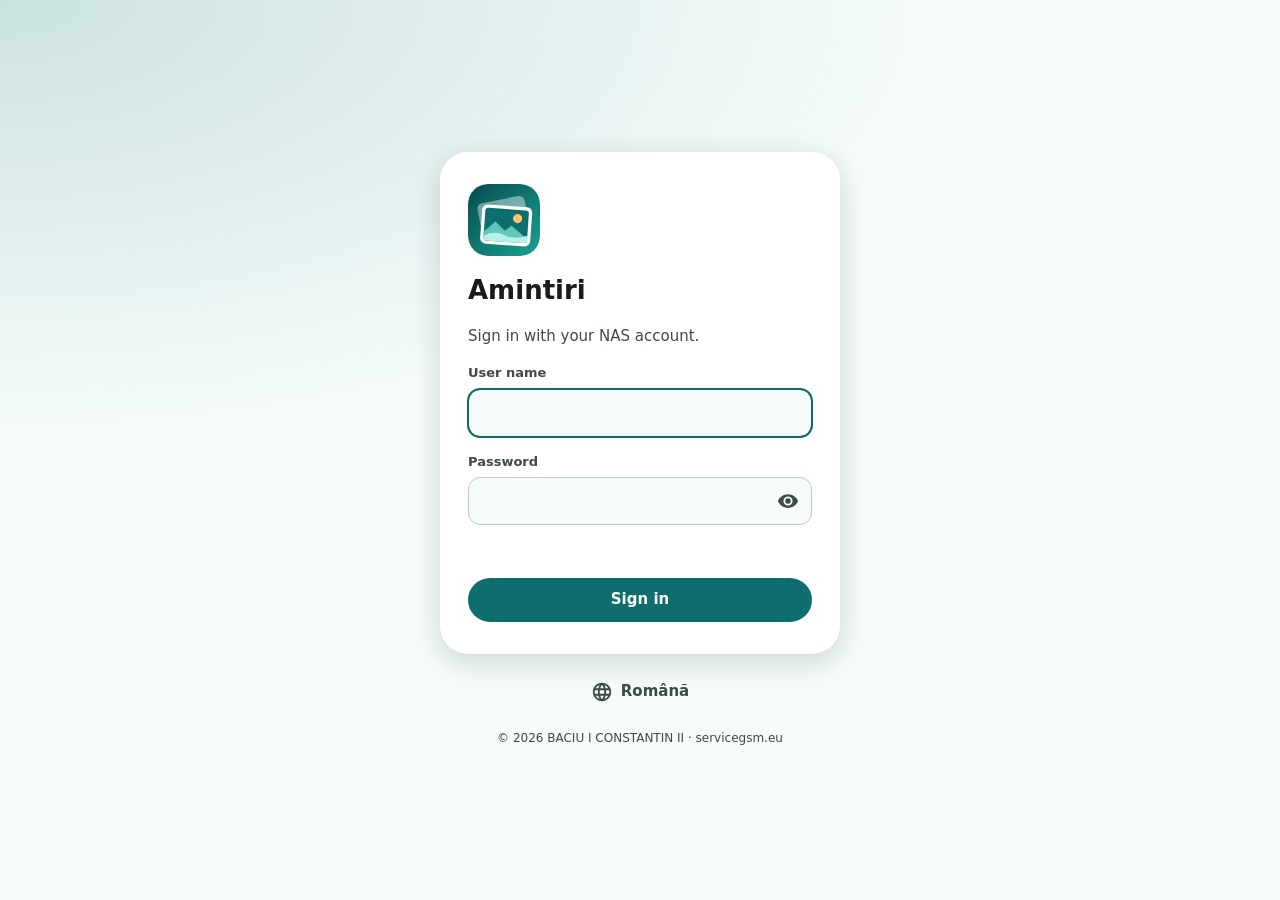
==== poze/web/index.html @ 3737ea62 "Amintiri server 0.3.0" ====
<!doctype html>
<html lang="ro">
<head>
  <meta charset="utf-8">
  <meta name="viewport" content="width=device-width, initial-scale=1">
  <meta name="color-scheme" content="light dark">
  <meta name="robots" content="noindex, nofollow">
  <title>Amintiri</title>
  <link rel="icon" href="icon.svg" type="image/svg+xml">
  <link rel="stylesheet" href="style.css">
  <script type="module" src="app.js"></script>
</head>
<body>
  <noscript>Amintiri are nevoie de JavaScript.</noscript>
  <div id="app"></div>
</body>
</html>
---- poze/web/style.css ----
/* Amintiri pe web: aceleași culori ca aplicația (petrol), temă luminoasă și întunecată. */
:root {
  --primary: #0e6e6e;
  --on-primary: #fff;
  --primary-soft: #cce8e7;
  --on-primary-soft: #051f1f;
  --bg: #f4fbfa;
  --surface: #fff;
  --surface-2: #e9efee;
  --text: #161d1d;
  --muted: #3f4948;
  --line: #bec9c8;
  --danger: #ba1a1a;
  --scrim: rgb(0 0 0 / 0.6);
  --radius: 20px;
  --shadow: 0 8px 28px rgb(0 32 32 / 0.16);
  color-scheme: light;
}
@media (prefers-color-scheme: dark) {
  :root {
    --primary: #80d5d4;
    --on-primary: #003737;
    --primary-soft: #1f3c3c;
    --on-primary-soft: #cce8e7;
    --bg: #0e1515;
    --surface: #161d1d;
    --surface-2: #1f2827;
    --text: #dde4e3;
    --muted: #bec9c8;
    --line: #3f4948;
    --danger: #ffb4ab;
    --shadow: 0 8px 28px rgb(0 0 0 / 0.5);
    color-scheme: dark;
  }
}

* { box-sizing: border-box; }
html, body { margin: 0; }
body {
  background: var(--bg);
  color: var(--text);
  font: 15px/1.45 system-ui, -apple-system, "Segoe UI", Roboto, sans-serif;
  -webkit-font-smoothing: antialiased;
}
button, input { font: inherit; color: inherit; }
button { cursor: pointer; }
:focus-visible { outline: 3px solid var(--primary); outline-offset: 2px; }
.hidden { display: none !important; }
.sr { position: absolute; width: 1px; height: 1px; overflow: hidden; clip-path: inset(50%); }

/* butoane */
.btn {
  display: inline-flex; align-items: center; justify-content: center; gap: 8px;
  min-height: 44px; padding: 0 20px; border-radius: 999px; border: 0;
  background: var(--primary); color: var(--on-primary); font-weight: 600;
}
.btn:disabled { opacity: 0.55; cursor: default; }
.btn.tonal { background: var(--primary-soft); color: var(--on-primary-soft); }
.btn.text { background: none; color: var(--primary); padding: 0 12px; }
.btn.danger { background: none; color: var(--danger); }
.icon-btn {
  width: 44px; height: 44px; border-radius: 50%; border: 0; background: none;
  display: inline-grid; place-items: center; color: inherit;
}
.icon-btn:hover, .btn.text:hover { background: color-mix(in srgb, currentColor 10%, transparent); }
svg.i { width: 22px; height: 22px; fill: currentColor; flex: none; }

/* logare */
.login {
  min-height: 100dvh; display: grid; place-items: center; padding: 24px 16px;
  background: radial-gradient(120% 80% at 0% 0%, color-mix(in srgb, var(--primary) 18%, transparent), transparent 60%), var(--bg);
}
.login form {
  width: min(400px, 100%); background: var(--surface); border-radius: 28px; padding: 32px 28px;
  box-shadow: var(--shadow); display: grid; gap: 16px;
}
.login { align-content: center; gap: 16px; }
.login a.apk { text-decoration: none; }
.login .lang { justify-self: center; color: var(--muted); }
.login .copy { justify-self: center; color: var(--muted); font-size: 12px; }
.menu .copy { font-size: 11px; border-top: 1px solid var(--line, rgb(0 0 0 / .08)); margin-top: 4px; }
.login img { width: 72px; height: 72px; border-radius: 20px; }
.login h1 { margin: 0; font-size: 26px; }
.login p { margin: 0; color: var(--muted); }
.field { display: grid; gap: 6px; }
.field span { font-size: 13px; font-weight: 600; color: var(--muted); }
.field input {
  height: 48px; padding: 0 14px; border-radius: 12px; border: 1px solid var(--line);
  background: var(--bg);
}
.pw { position: relative; display: grid; }
.pw input { padding-right: 52px; }
.pw .icon-btn { position: absolute; right: 2px; top: 2px; color: var(--muted); }
.field input:focus { border-color: var(--primary); outline: 2px solid var(--primary); outline-offset: -1px; }
.error { color: var(--danger); font-weight: 500; min-height: 1.4em; margin: 0; }

/* antet */
header.top {
  position: sticky; top: 0; z-index: 10; display: flex; align-items: center; gap: 12px;
  padding: 10px max(16px, env(safe-area-inset-left)); background: color-mix(in srgb, var(--bg) 88%, transparent);
  backdrop-filter: blur(12px); border-bottom: 1px solid color-mix(in srgb, var(--line) 50%, transparent);
}
.brand { color: inherit; text-decoration: none; display: flex; align-items: center; gap: 10px; font-weight: 700; font-size: 19px; margin-right: 8px; }
.brand img { width: 34px; height: 34px; border-radius: 10px; }
nav.tabs { display: flex; gap: 4px; flex: 1; }
nav.tabs a {
  padding: 8px 16px; border-radius: 999px; text-decoration: none; color: var(--muted); font-weight: 600;
}
nav.tabs a[aria-current="page"] { background: var(--primary-soft); color: var(--on-primary-soft); }
.avatar {
  width: 36px; height: 36px; border-radius: 50%; background: var(--primary); color: var(--on-primary);
  display: grid; place-items: center; font-weight: 700; border: 0;
}
.menu {
  position: absolute; right: 16px; top: 58px; background: var(--surface); border-radius: 16px;
  box-shadow: var(--shadow); padding: 8px; min-width: 220px; z-index: 20;
}
.menu .who { padding: 8px 12px; color: var(--muted); font-size: 13px; }
.menu button, .menu a.btn { width: 100%; justify-content: flex-start; text-decoration: none; }
/* limba: trei butoane mici pe un rând, cel ales colorat */
.menu .langs { display: flex; align-items: center; gap: 2px; padding: 4px 4px 4px 12px; color: var(--muted); }
.menu .langs .i { flex: none; margin-right: 6px; }
.menu .langs button { width: auto; flex: 1; justify-content: center; padding: 6px 8px; font-size: 13px; min-height: 0; }
.menu .langs button[aria-checked="true"] { background: var(--primary-soft); color: var(--on-primary-soft); }

main { padding: 8px max(16px, env(safe-area-inset-left)) 120px; max-width: 1600px; margin: 0 auto; }
h2.title { font-size: 28px; margin: 20px 4px 12px; display: flex; align-items: center; gap: 8px; }
.empty { text-align: center; color: var(--muted); padding: 80px 16px; }
.empty strong { display: block; color: var(--text); font-size: 18px; margin-bottom: 4px; }

/* amintiri */
.memories { display: flex; gap: 12px; overflow-x: auto; padding: 12px 4px 4px; scroll-snap-type: x mandatory; }
.memory {
  position: relative; flex: none; width: 150px; aspect-ratio: 3 / 4; border-radius: var(--radius); overflow: hidden;
  border: 0; padding: 0; scroll-snap-align: start; background: var(--surface-2);
}
.memory img { width: 100%; height: 100%; object-fit: cover; display: block; transition: transform .4s; }
.memory:hover img { transform: scale(1.05); }
.memory span {
  position: absolute; inset: auto 0 0; padding: 32px 12px 12px; color: #fff; font-weight: 700; text-align: left;
  background: linear-gradient(transparent, var(--scrim)); text-shadow: 0 1px 3px rgb(0 0 0 / .6);
}

/* grila de poze */
.day { margin-top: 18px; }
.day h3 { font-size: 15px; margin: 0 4px 8px; font-weight: 600; }
.month h3 { font-size: 20px; }
.grid { display: grid; grid-template-columns: repeat(auto-fill, minmax(150px, 1fr)); gap: 4px; }
@media (max-width: 600px) {
  .grid { grid-template-columns: repeat(3, 1fr); gap: 2px; }
  .brand { display: none; }
  .tile { border-radius: 2px; }
  header.top { gap: 6px; }
  nav.tabs a { padding: 8px 10px; }
  .brand { margin-right: 0; }
  .brand span, header.top .btn span { display: none; }
  header.top .btn { padding: 0; width: 44px; }
  .memory { width: 120px; }
  h2.title { font-size: 22px; }
}
.tile {
  position: relative; aspect-ratio: 1; border: 0; padding: 0; background: var(--surface-2); overflow: hidden; border-radius: 6px;
}
.tile .open { all: unset; display: block; width: 100%; height: 100%; cursor: pointer; transition: transform .15s; }
.tile .open:focus-visible { outline: 3px solid var(--primary); outline-offset: -3px; }
.tile img { width: 100%; height: 100%; object-fit: cover; display: block; opacity: 0; transition: opacity .25s; }
/* bifa: la trecerea mouse-ului, mereu cât timp alegi; pe telefon (fără hover) doar în modul alegere */
.tile .check {
  position: absolute; left: 6px; top: 6px; width: 28px; height: 28px; border-radius: 50%; padding: 0;
  border: 2px solid #fff; background: rgb(0 0 0 / .25); color: transparent; display: grid; place-items: center;
  opacity: 0; transition: opacity .15s; box-shadow: 0 1px 3px rgb(0 0 0 / .4); cursor: pointer;
}
.tile .check svg { width: 18px; height: 18px; }
@media (hover: hover) { .tile:hover .check { opacity: 1; } }
.tile .check:focus-visible, body.selecting .tile .check { opacity: 1; }
.tile.picked { background: var(--primary-soft); }
.tile.picked .open { transform: scale(.86); border-radius: 6px; overflow: hidden; }
.tile.picked .check { background: var(--primary); border-color: var(--primary); color: var(--on-primary); }
.selbar {
  position: fixed; left: 50%; bottom: max(16px, env(safe-area-inset-bottom)); transform: translateX(-50%); z-index: 30;
  display: flex; align-items: center; gap: 4px; padding: 6px 8px 6px 6px; border-radius: 999px;
  background: var(--surface); box-shadow: var(--shadow); width: min(560px, calc(100% - 32px));
}
.selbar strong { padding: 0 6px; white-space: nowrap; }
.selbar .spacer { flex: 1; }
.selbar.busy button { pointer-events: none; opacity: .4; }
.tile img.on { opacity: 1; }
.tile:hover img { filter: brightness(.92); }
.tile .badge {
  position: absolute; right: 6px; bottom: 6px; color: #fff; font-size: 12px; font-weight: 700;
  display: flex; align-items: center; gap: 2px; text-shadow: 0 1px 3px rgb(0 0 0 / .8);
}
.tile .badge svg { width: 18px; height: 18px; filter: drop-shadow(0 1px 2px rgb(0 0 0 / .6)); }
.grid.g-zi { grid-template-columns: repeat(auto-fill, minmax(200px, 1fr)); }
.grid.g-an { grid-template-columns: repeat(auto-fill, minmax(90px, 1fr)); gap: 2px; }
.grid.g-an .tile { border-radius: 3px; }
@media (max-width: 600px) {  /* după regulile de mai sus, altfel ele câștigă */
  .grid.g-zi { grid-template-columns: repeat(2, 1fr); }
  .grid.g-an { grid-template-columns: repeat(5, 1fr); }
  .toolbar .seg button { padding: 6px 9px; font-size: 14px; }
  .toolbar { gap: 6px; }
}
.sentinel { height: 1px; }

/* zi / lună / an */
.toolbar { display: flex; flex-wrap: wrap; justify-content: space-between; gap: 8px; margin: 12px 4px 0; }
.seg { display: inline-flex; background: var(--surface-2); border-radius: 999px; padding: 3px; }
.seg button { border: 0; background: none; color: inherit; border-radius: 999px; padding: 8px 14px; min-height: 36px; font-weight: 600; }
.seg button[aria-checked="true"] { background: var(--surface); color: var(--primary); box-shadow: 0 1px 3px rgb(0 0 0 / .15); }

/* căutare */
form.search {
  display: flex; align-items: center; gap: 10px; margin: 16px 0 8px; padding: 0 16px; height: 52px;
  border-radius: 999px; background: var(--surface-2); color: var(--muted);
}
form.search input { flex: 1; min-width: 0; border: 0; background: none; color: var(--text); font: inherit; font-size: 17px; outline: none; height: 100%; }
form.search:focus-within { outline: 2px solid var(--primary); }
h3.hint { margin: 20px 4px 8px; font-size: 14px; color: var(--muted); font-weight: 600; }
.chips { display: flex; flex-wrap: wrap; gap: 8px; }
.chip { border: 1px solid var(--line); background: var(--surface); color: inherit; border-radius: 999px; padding: 8px 14px; min-height: 40px; font: inherit; }
.chip:hover { background: var(--primary-soft); color: var(--on-primary-soft); border-color: transparent; }
.loading { text-align: center; color: var(--muted); padding: 24px; }

/* carduri de album / loc */
.cards { display: grid; grid-template-columns: repeat(auto-fill, minmax(190px, 1fr)); gap: 16px; }
.card { border: 0; padding: 0; background: none; text-align: left; display: grid; gap: 8px; }
.card .cover { aspect-ratio: 1; border-radius: var(--radius); overflow: hidden; background: var(--surface-2); display: grid; place-items: center; color: var(--muted); }
.card .cover img { width: 100%; height: 100%; object-fit: cover; transition: transform .4s; }
.card:hover .cover img { transform: scale(1.04); }
.card b { display: block; padding: 0 4px; }
.card small { display: block; padding: 0 4px; color: var(--muted); }
.card.new .cover { border: 2px dashed var(--line); background: none; }

/* vizualizatorul */
.viewer {
  position: fixed; inset: 0; z-index: 50; background: #000; display: grid; grid-template-rows: auto 1fr; color: #fff;
}
.viewer .bar {
  display: flex; align-items: center; gap: 4px; padding: 8px 12px; z-index: 2;
  background: linear-gradient(rgb(0 0 0 / .65), transparent);
  position: absolute; inset: 0 0 auto;
}
.viewer .bar .when { flex: 1; margin-left: 8px; }
.viewer .bar .when b { display: block; }
.viewer .bar .when small { opacity: .8; }
.viewer .stage { grid-row: 1 / -1; display: grid; place-items: center; min-height: 0; }
.viewer .stage img, .viewer .stage video { max-width: 100vw; max-height: 100dvh; object-fit: contain; }
.viewer .nav {
  position: absolute; top: 50%; translate: 0 -50%; width: 52px; height: 52px; border-radius: 50%;
  background: rgb(0 0 0 / .45); color: #fff; border: 0; display: grid; place-items: center;
}
.viewer .nav.prev { left: 12px; }
.viewer .nav.next { right: 12px; }

/* dialoguri */
dialog {
  border: 0; border-radius: 28px; padding: 24px; background: var(--surface); color: var(--text);
  width: min(420px, calc(100vw - 32px)); box-shadow: var(--shadow);
}
dialog::backdrop { background: var(--scrim); }
dialog h3 { margin: 0 0 8px; font-size: 22px; }
dialog p { color: var(--muted); margin: 0 0 16px; }
dialog .actions { display: flex; justify-content: flex-end; gap: 8px; margin-top: 20px; flex-wrap: wrap; }
dialog .list { display: grid; gap: 4px; max-height: 50vh; overflow: auto; }
dialog .list button { text-align: left; padding: 12px; border-radius: 12px; border: 0; background: none; }
dialog .list button:hover { background: var(--surface-2); }

/* încărcarea */
.drop {
  position: fixed; inset: 0; z-index: 60; background: color-mix(in srgb, var(--primary) 30%, transparent);
  display: grid; place-items: center; pointer-events: none; backdrop-filter: blur(3px);
}
.drop div {
  background: var(--surface); padding: 32px 40px; border-radius: 28px; font-size: 20px; font-weight: 700;
  border: 3px dashed var(--primary); box-shadow: var(--shadow);
}
.uploads {
  position: fixed; right: 16px; bottom: 16px; z-index: 40; width: min(380px, calc(100vw - 32px));
  background: var(--surface); border-radius: var(--radius); box-shadow: var(--shadow); overflow: hidden;
}
.uploads .head { display: flex; align-items: center; gap: 8px; padding: 12px 8px 12px 16px; }
.uploads .head div { flex: 1; }
.uploads .head b { display: block; }
.uploads .head small { color: var(--muted); }
.uploads progress, .up progress { width: 100%; height: 6px; appearance: none; border: 0; border-radius: 3px; background: var(--surface-2); overflow: hidden; }
.uploads progress::-webkit-progress-bar { background: var(--surface-2); }
.uploads progress::-webkit-progress-value { background: var(--primary); }
.uploads progress::-moz-progress-bar { background: var(--primary); }
.uploads > progress { display: block; border-radius: 0; }
.uploads ul { list-style: none; margin: 0; padding: 4px 0; max-height: 260px; overflow: auto; }
.uploads li { display: grid; grid-template-columns: 1fr auto; gap: 2px 8px; padding: 8px 16px; font-size: 13px; }
.uploads li span { overflow: hidden; text-overflow: ellipsis; white-space: nowrap; }
.uploads li em { font-style: normal; color: var(--muted); }
.uploads li.err em { color: var(--danger); }
.uploads li.done em { color: var(--primary); }
.uploads li progress { grid-column: 1 / -1; height: 4px; }

.toast {
  position: fixed; left: 50%; bottom: 24px; translate: -50% 0; z-index: 70; background: var(--text); color: var(--bg);
  padding: 12px 20px; border-radius: 12px; box-shadow: var(--shadow);
}
@media (max-width: 400px) {
  header.top { gap: 4px; }
  nav.tabs a { padding: 8px 7px; }
}
@media (prefers-reduced-motion: reduce) { * { transition: none !important; } }
h2.title .spacer { flex: 1; }
h2.title .btn { font-size: 15px; }
a.card, a.icon-btn { color: inherit; text-decoration: none; }
p.subtitle { margin: -8px 4px 16px; color: var(--muted); }
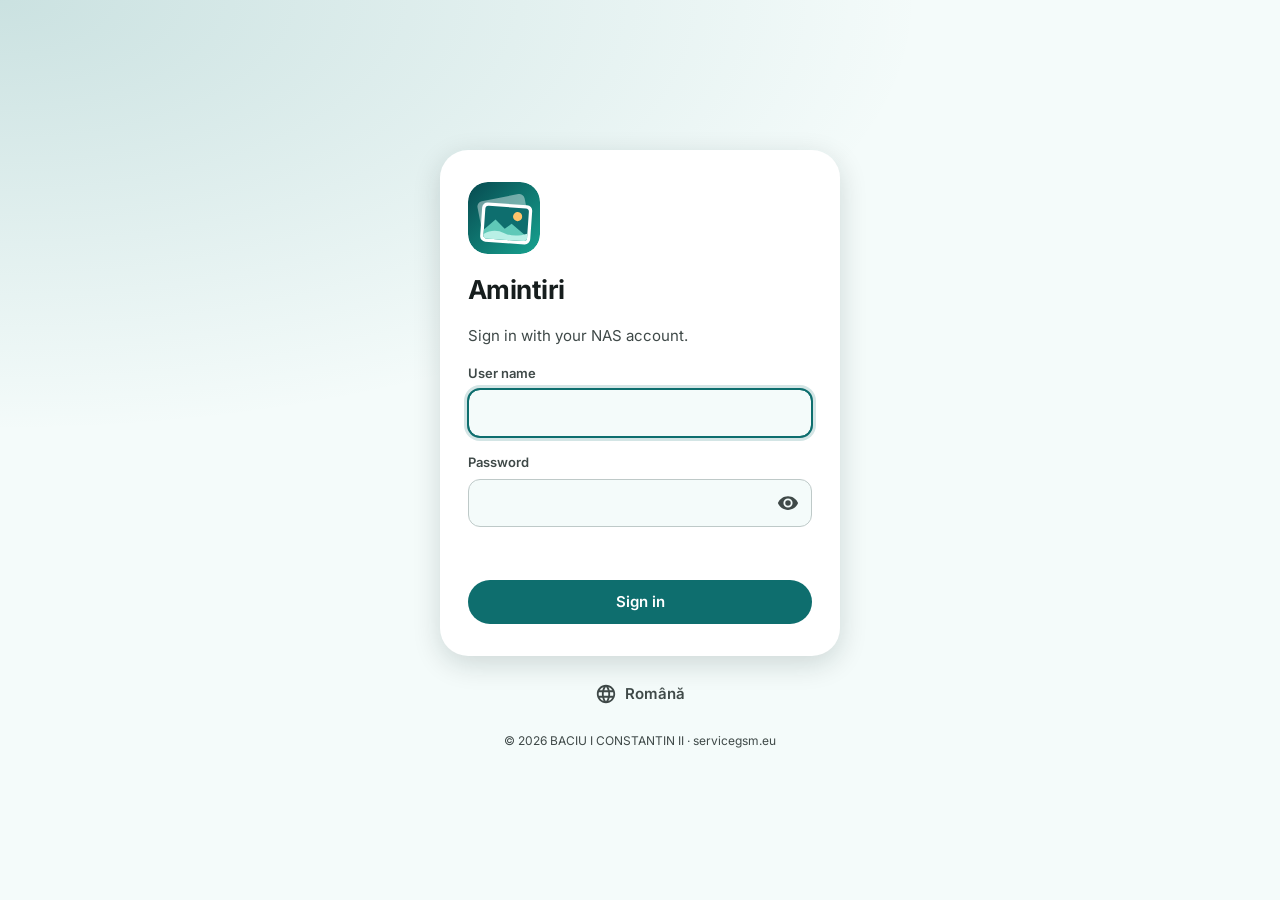
==== commit 65a0b727: "Server 0.3.2: refreshed web app design and animations" ====
--- a/poze/web/index.html
+++ b/poze/web/index.html
@@ -5,6 +5,9 @@
   <meta name="viewport" content="width=device-width, initial-scale=1">
   <meta name="color-scheme" content="light dark">
   <meta name="robots" content="noindex, nofollow">
+  <meta name="theme-color" content="#f4fbfa" media="(prefers-color-scheme: light)">
+  <meta name="theme-color" content="#0e1515" media="(prefers-color-scheme: dark)">
+  <link rel="preload" href="fonts/inter-latin.woff2" as="font" type="font/woff2" crossorigin>
   <title>Amintiri</title>
   <link rel="icon" href="icon.svg" type="image/svg+xml">
   <link rel="stylesheet" href="style.css">
--- a/poze/web/style.css
+++ b/poze/web/style.css
@@ -1,5 +1,22 @@
 /* Amintiri pe web: aceleași culori ca aplicația (petrol), temă luminoasă și întunecată. */
+/* Inter, găzduit aici (nimic nu pleacă spre Google); latin-ext are ș, ț, ă */
+@font-face {
+  font-family: "Inter"; font-style: normal; font-weight: 100 900; font-display: swap;
+  src: url(fonts/inter-latin.woff2) format("woff2");
+  unicode-range: U+0000-00FF, U+0131, U+0152-0153, U+02BB-02BC, U+02C6, U+02DA, U+02DC, U+0304, U+0308, U+0329, U+2000-206F, U+20AC, U+2122, U+2191, U+2193, U+2212, U+2215, U+FEFF, U+FFFD;
+}
+@font-face {
+  font-family: "Inter"; font-style: normal; font-weight: 100 900; font-display: swap;
+  src: url(fonts/inter-latin-ext.woff2) format("woff2");
+  unicode-range: U+0100-02BA, U+02BD-02C5, U+02C7-02CC, U+02CE-02D7, U+02DD-02FF, U+0304, U+0308, U+0329, U+1D00-1DBF, U+1E00-1E9F, U+1EF2-1EFF, U+2020, U+20A0-20AB, U+20AD-20C0, U+2113, U+2C60-2C7F, U+A720-A7FF;
+}
 :root {
+  /* mișcare: intrările încetinesc la sosire, ieșirile sunt mai scurte */
+  --ease-out: cubic-bezier(.2, .8, .2, 1);
+  --ease-spring: cubic-bezier(.34, 1.4, .64, 1);
+  --fast: 150ms;
+  --mid: 250ms;
+  --slow: 400ms;
   --primary: #0e6e6e;
   --on-primary: #fff;
   --primary-soft: #cce8e7;
@@ -14,6 +31,7 @@
   --scrim: rgb(0 0 0 / 0.6);
   --radius: 20px;
   --shadow: 0 8px 28px rgb(0 32 32 / 0.16);
+  --shadow-sm: 0 1px 2px rgb(0 32 32 / .08), 0 2px 8px rgb(0 32 32 / .06);
   color-scheme: light;
 }
 @media (prefers-color-scheme: dark) {
@@ -30,6 +48,7 @@
     --line: #3f4948;
     --danger: #ffb4ab;
     --shadow: 0 8px 28px rgb(0 0 0 / 0.5);
+    --shadow-sm: 0 1px 2px rgb(0 0 0 / .4), 0 2px 8px rgb(0 0 0 / .3);
     color-scheme: dark;
   }
 }
@@ -39,11 +58,16 @@
 body {
   background: var(--bg);
   color: var(--text);
-  font: 15px/1.45 system-ui, -apple-system, "Segoe UI", Roboto, sans-serif;
+  font: 15px/1.5 "Inter", system-ui, -apple-system, "Segoe UI", Roboto, sans-serif;
+  font-feature-settings: "cv11", "ss03";  /* „a” și „l” mai ușor de citit */
   -webkit-font-smoothing: antialiased;
-}
+  -webkit-tap-highlight-color: transparent;
+}
+h1, h2, h3 { letter-spacing: -0.02em; text-wrap: balance; }
 button, input { font: inherit; color: inherit; }
+button, a { touch-action: manipulation; }
 button { cursor: pointer; }
+@media (pointer: fine) { html { overscroll-behavior: none; } }
 :focus-visible { outline: 3px solid var(--primary); outline-offset: 2px; }
 .hidden { display: none !important; }
 .sr { position: absolute; width: 1px; height: 1px; overflow: hidden; clip-path: inset(50%); }
@@ -53,7 +77,10 @@
   display: inline-flex; align-items: center; justify-content: center; gap: 8px;
   min-height: 44px; padding: 0 20px; border-radius: 999px; border: 0;
   background: var(--primary); color: var(--on-primary); font-weight: 600;
-}
+  transition: background-color var(--fast), box-shadow var(--fast), transform var(--fast) var(--ease-out);
+}
+.btn:not(.text):not(.danger):hover { box-shadow: 0 4px 14px color-mix(in srgb, var(--primary) 35%, transparent); }
+.btn:active, .icon-btn:active, .chip:active, .seg button:active { transform: scale(.96); }
 .btn:disabled { opacity: 0.55; cursor: default; }
 .btn.tonal { background: var(--primary-soft); color: var(--on-primary-soft); }
 .btn.text { background: none; color: var(--primary); padding: 0 12px; }
@@ -61,6 +88,7 @@
 .icon-btn {
   width: 44px; height: 44px; border-radius: 50%; border: 0; background: none;
   display: inline-grid; place-items: center; color: inherit;
+  transition: background-color var(--fast), transform var(--fast) var(--ease-out);
 }
 .icon-btn:hover, .btn.text:hover { background: color-mix(in srgb, currentColor 10%, transparent); }
 svg.i { width: 22px; height: 22px; fill: currentColor; flex: none; }
@@ -73,7 +101,9 @@
 .login form {
   width: min(400px, 100%); background: var(--surface); border-radius: 28px; padding: 32px 28px;
   box-shadow: var(--shadow); display: grid; gap: 16px;
-}
+  animation: rise var(--slow) var(--ease-out) both;
+}
+.login img { animation: pop .5s var(--ease-spring) .1s both; }
 .login { align-content: center; gap: 16px; }
 .login a.apk { text-decoration: none; }
 .login .lang { justify-self: center; color: var(--muted); }
@@ -86,8 +116,9 @@
 .field span { font-size: 13px; font-weight: 600; color: var(--muted); }
 .field input {
   height: 48px; padding: 0 14px; border-radius: 12px; border: 1px solid var(--line);
-  background: var(--bg);
-}
+  background: var(--bg); transition: border-color var(--fast), box-shadow var(--fast);
+}
+.field input:focus { box-shadow: 0 0 0 4px color-mix(in srgb, var(--primary) 18%, transparent); }
 .pw { position: relative; display: grid; }
 .pw input { padding-right: 52px; }
 .pw .icon-btn { position: absolute; right: 2px; top: 2px; color: var(--muted); }
@@ -105,15 +136,20 @@
 nav.tabs { display: flex; gap: 4px; flex: 1; }
 nav.tabs a {
   padding: 8px 16px; border-radius: 999px; text-decoration: none; color: var(--muted); font-weight: 600;
-}
+  transition: background-color var(--mid), color var(--mid);
+}
+nav.tabs a:hover:not([aria-current]) { background: color-mix(in srgb, currentColor 8%, transparent); color: var(--text); }
 nav.tabs a[aria-current="page"] { background: var(--primary-soft); color: var(--on-primary-soft); }
 .avatar {
   width: 36px; height: 36px; border-radius: 50%; background: var(--primary); color: var(--on-primary);
   display: grid; place-items: center; font-weight: 700; border: 0;
-}
+  transition: box-shadow var(--fast), transform var(--fast) var(--ease-out);
+}
+.avatar:hover { box-shadow: 0 0 0 4px color-mix(in srgb, var(--primary) 20%, transparent); }
 .menu {
   position: absolute; right: 16px; top: 58px; background: var(--surface); border-radius: 16px;
   box-shadow: var(--shadow); padding: 8px; min-width: 220px; z-index: 20;
+  transform-origin: top right; animation: pop-in var(--mid) var(--ease-out);
 }
 .menu .who { padding: 8px 12px; color: var(--muted); font-size: 13px; }
 .menu button, .menu a.btn { width: 100%; justify-content: flex-start; text-decoration: none; }
@@ -124,18 +160,27 @@
 .menu .langs button[aria-checked="true"] { background: var(--primary-soft); color: var(--on-primary-soft); }
 
 main { padding: 8px max(16px, env(safe-area-inset-left)) 120px; max-width: 1600px; margin: 0 auto; }
-h2.title { font-size: 28px; margin: 20px 4px 12px; display: flex; align-items: center; gap: 8px; }
+h2.title { font-size: 30px; font-weight: 750; margin: 24px 4px 14px; display: flex; align-items: center; gap: 8px; }
 .empty { text-align: center; color: var(--muted); padding: 80px 16px; }
 .empty strong { display: block; color: var(--text); font-size: 18px; margin-bottom: 4px; }
 
 /* amintiri */
-.memories { display: flex; gap: 12px; overflow-x: auto; padding: 12px 4px 4px; scroll-snap-type: x mandatory; }
+.memories { display: flex; gap: 14px; overflow-x: auto; padding: 12px 4px 12px; scroll-snap-type: x mandatory; scrollbar-width: none; }
+.memories::-webkit-scrollbar { display: none; }
+/* ca poveștile: inel în culoarea aplicației, intră pe rând */
 .memory {
-  position: relative; flex: none; width: 150px; aspect-ratio: 3 / 4; border-radius: var(--radius); overflow: hidden;
+  position: relative; flex: none; width: 156px; aspect-ratio: 3 / 4; border-radius: var(--radius); overflow: hidden;
   border: 0; padding: 0; scroll-snap-align: start; background: var(--surface-2);
-}
-.memory img { width: 100%; height: 100%; object-fit: cover; display: block; transition: transform .4s; }
-.memory:hover img { transform: scale(1.05); }
+  box-shadow: 0 0 0 2px var(--bg), 0 0 0 4px var(--primary), var(--shadow-sm);
+  margin: 4px; transition: transform var(--mid) var(--ease-out), box-shadow var(--mid);
+  animation: rise var(--slow) var(--ease-out) both;
+}
+.memory:nth-child(2) { animation-delay: 60ms; }
+.memory:nth-child(3) { animation-delay: 120ms; }
+.memory:nth-child(n+4) { animation-delay: 180ms; }
+.memory img { width: 100%; height: 100%; object-fit: cover; display: block; transition: transform .6s var(--ease-out); }
+.memory:hover { transform: translateY(-3px); }
+.memory:hover img { transform: scale(1.06); }
 .memory span {
   position: absolute; inset: auto 0 0; padding: 32px 12px 12px; color: #fff; font-weight: 700; text-align: left;
   background: linear-gradient(transparent, var(--scrim)); text-shadow: 0 1px 3px rgb(0 0 0 / .6);
@@ -143,7 +188,12 @@
 
 /* grila de poze */
 .day { margin-top: 18px; }
-.day h3 { font-size: 15px; margin: 0 4px 8px; font-weight: 600; }
+/* titlul lunii/zilei rămâne sus cât derulezi prin ea, sub antet */
+.day h3 {
+  font-size: 15px; margin: 0 0 8px; padding: 6px 4px; font-weight: 650;
+  position: sticky; top: 64px; z-index: 5;
+  background: color-mix(in srgb, var(--bg) 88%, transparent); backdrop-filter: blur(10px);
+}
 .month h3 { font-size: 20px; }
 .grid { display: grid; grid-template-columns: repeat(auto-fill, minmax(150px, 1fr)); gap: 4px; }
 @media (max-width: 600px) {
@@ -158,18 +208,28 @@
   .memory { width: 120px; }
   h2.title { font-size: 22px; }
 }
+/* până vine miniatura: o lumină care trece peste pătrat (se oprește când poza a sosit) */
 .tile {
-  position: relative; aspect-ratio: 1; border: 0; padding: 0; background: var(--surface-2); overflow: hidden; border-radius: 6px;
-}
-.tile .open { all: unset; display: block; width: 100%; height: 100%; cursor: pointer; transition: transform .15s; }
+  position: relative; aspect-ratio: 1; border: 0; padding: 0; overflow: hidden; border-radius: 8px;
+  background: linear-gradient(100deg, var(--surface-2) 40%, color-mix(in srgb, var(--surface-2) 60%, var(--bg)) 50%, var(--surface-2) 60%) 0 0 / 300% 100%;
+  animation: shimmer 1.4s linear infinite;
+  transition: background-color var(--mid);
+}
+.tile:has(img.on) { animation: none; background: var(--surface-2); }
+.tile .open { all: unset; display: block; width: 100%; height: 100%; cursor: pointer; transition: transform var(--mid) var(--ease-spring); }
 .tile .open:focus-visible { outline: 3px solid var(--primary); outline-offset: -3px; }
-.tile img { width: 100%; height: 100%; object-fit: cover; display: block; opacity: 0; transition: opacity .25s; }
+.tile img {
+  width: 100%; height: 100%; object-fit: cover; display: block; opacity: 0; transform: scale(1.04);
+  transition: opacity var(--slow) var(--ease-out), transform .6s var(--ease-out), filter var(--fast);
+}
 /* bifa: la trecerea mouse-ului, mereu cât timp alegi; pe telefon (fără hover) doar în modul alegere */
 .tile .check {
   position: absolute; left: 6px; top: 6px; width: 28px; height: 28px; border-radius: 50%; padding: 0;
   border: 2px solid #fff; background: rgb(0 0 0 / .25); color: transparent; display: grid; place-items: center;
-  opacity: 0; transition: opacity .15s; box-shadow: 0 1px 3px rgb(0 0 0 / .4); cursor: pointer;
-}
+  opacity: 0; transition: opacity var(--fast), background-color var(--fast), transform var(--mid) var(--ease-spring);
+  box-shadow: 0 1px 3px rgb(0 0 0 / .4); cursor: pointer;
+}
+.tile.picked .check { transform: scale(1.1); }
 .tile .check svg { width: 18px; height: 18px; }
 @media (hover: hover) { .tile:hover .check { opacity: 1; } }
 .tile .check:focus-visible, body.selecting .tile .check { opacity: 1; }
@@ -177,15 +237,18 @@
 .tile.picked .open { transform: scale(.86); border-radius: 6px; overflow: hidden; }
 .tile.picked .check { background: var(--primary); border-color: var(--primary); color: var(--on-primary); }
 .selbar {
-  position: fixed; left: 50%; bottom: max(16px, env(safe-area-inset-bottom)); transform: translateX(-50%); z-index: 30;
+  position: fixed; left: 50%; bottom: max(16px, env(safe-area-inset-bottom)); translate: -50% 0; z-index: 30;
+  animation: slide-up var(--mid) var(--ease-out);
   display: flex; align-items: center; gap: 4px; padding: 6px 8px 6px 6px; border-radius: 999px;
   background: var(--surface); box-shadow: var(--shadow); width: min(560px, calc(100% - 32px));
 }
-.selbar strong { padding: 0 6px; white-space: nowrap; }
+.selbar strong { padding: 0 6px; white-space: nowrap; font-variant-numeric: tabular-nums; }
 .selbar .spacer { flex: 1; }
 .selbar.busy button { pointer-events: none; opacity: .4; }
-.tile img.on { opacity: 1; }
-.tile:hover img { filter: brightness(.92); }
+.tile img.on { opacity: 1; transform: none; }
+@media (hover: hover) {
+  .tile:hover img.on { transform: scale(1.04); filter: brightness(.94); }
+}
 .tile .badge {
   position: absolute; right: 6px; bottom: 6px; color: #fff; font-size: 12px; font-weight: 700;
   display: flex; align-items: center; gap: 2px; text-shadow: 0 1px 3px rgb(0 0 0 / .8);
@@ -205,28 +268,47 @@
 /* zi / lună / an */
 .toolbar { display: flex; flex-wrap: wrap; justify-content: space-between; gap: 8px; margin: 12px 4px 0; }
 .seg { display: inline-flex; background: var(--surface-2); border-radius: 999px; padding: 3px; }
-.seg button { border: 0; background: none; color: inherit; border-radius: 999px; padding: 8px 14px; min-height: 36px; font-weight: 600; }
+.seg button {
+  border: 0; background: none; color: inherit; border-radius: 999px; padding: 8px 14px; min-height: 36px; font-weight: 600;
+  transition: background-color var(--mid), color var(--mid), box-shadow var(--mid), transform var(--fast) var(--ease-out);
+}
 .seg button[aria-checked="true"] { background: var(--surface); color: var(--primary); box-shadow: 0 1px 3px rgb(0 0 0 / .15); }
 
 /* căutare */
 form.search {
   display: flex; align-items: center; gap: 10px; margin: 16px 0 8px; padding: 0 16px; height: 52px;
   border-radius: 999px; background: var(--surface-2); color: var(--muted);
-}
+  transition: box-shadow var(--fast), background-color var(--fast);
+}
+form.search:focus-within { background: var(--surface); box-shadow: var(--shadow-sm), 0 0 0 4px color-mix(in srgb, var(--primary) 18%, transparent); }
 form.search input { flex: 1; min-width: 0; border: 0; background: none; color: var(--text); font: inherit; font-size: 17px; outline: none; height: 100%; }
 form.search:focus-within { outline: 2px solid var(--primary); }
 h3.hint { margin: 20px 4px 8px; font-size: 14px; color: var(--muted); font-weight: 600; }
 .chips { display: flex; flex-wrap: wrap; gap: 8px; }
-.chip { border: 1px solid var(--line); background: var(--surface); color: inherit; border-radius: 999px; padding: 8px 14px; min-height: 40px; font: inherit; }
+.chip {
+  border: 1px solid var(--line); background: var(--surface); color: inherit; border-radius: 999px; padding: 8px 14px; min-height: 40px; font: inherit;
+  transition: background-color var(--fast), color var(--fast), border-color var(--fast), transform var(--fast) var(--ease-out);
+}
 .chip:hover { background: var(--primary-soft); color: var(--on-primary-soft); border-color: transparent; }
 .loading { text-align: center; color: var(--muted); padding: 24px; }
 
 /* carduri de album / loc */
 .cards { display: grid; grid-template-columns: repeat(auto-fill, minmax(190px, 1fr)); gap: 16px; }
-.card { border: 0; padding: 0; background: none; text-align: left; display: grid; gap: 8px; }
-.card .cover { aspect-ratio: 1; border-radius: var(--radius); overflow: hidden; background: var(--surface-2); display: grid; place-items: center; color: var(--muted); }
-.card .cover img { width: 100%; height: 100%; object-fit: cover; transition: transform .4s; }
-.card:hover .cover img { transform: scale(1.04); }
+.card { border: 0; padding: 0; background: none; text-align: left; display: grid; gap: 8px; align-content: start; }
+.card { animation: rise var(--slow) var(--ease-out) both; }
+.card:nth-child(2) { animation-delay: 40ms; }
+.card:nth-child(3) { animation-delay: 80ms; }
+.card:nth-child(4) { animation-delay: 120ms; }
+.card:nth-child(5) { animation-delay: 160ms; }
+.card:nth-child(n+6) { animation-delay: 200ms; }
+.card .cover {
+  aspect-ratio: 1; border-radius: var(--radius); overflow: hidden; background: var(--surface-2); display: grid; place-items: center; color: var(--muted);
+  transition: transform var(--mid) var(--ease-out), box-shadow var(--mid);
+}
+.card .cover img { width: 100%; height: 100%; object-fit: cover; transition: transform .6s var(--ease-out); }
+.card:hover .cover { transform: translateY(-3px); box-shadow: var(--shadow); }
+.card:hover .cover img { transform: scale(1.05); }
+.card b { overflow-wrap: anywhere; }
 .card b { display: block; padding: 0 4px; }
 .card small { display: block; padding: 0 4px; color: var(--muted); }
 .card.new .cover { border: 2px dashed var(--line); background: none; }
@@ -234,7 +316,10 @@
 /* vizualizatorul */
 .viewer {
   position: fixed; inset: 0; z-index: 50; background: #000; display: grid; grid-template-rows: auto 1fr; color: #fff;
-}
+  overscroll-behavior: contain;
+}
+/* poza nouă (săgeți, glisare) intră ușor; prima vine din grilă prin View Transitions */
+.viewer .stage img { animation: fade var(--mid) var(--ease-out); }
 .viewer .bar {
   display: flex; align-items: center; gap: 4px; padding: 8px 12px; z-index: 2;
   background: linear-gradient(rgb(0 0 0 / .65), transparent);
@@ -248,7 +333,9 @@
 .viewer .nav {
   position: absolute; top: 50%; translate: 0 -50%; width: 52px; height: 52px; border-radius: 50%;
   background: rgb(0 0 0 / .45); color: #fff; border: 0; display: grid; place-items: center;
-}
+  backdrop-filter: blur(8px); transition: background-color var(--fast), transform var(--fast) var(--ease-out);
+}
+.viewer .nav:hover { background: rgb(0 0 0 / .65); }
 .viewer .nav.prev { left: 12px; }
 .viewer .nav.next { right: 12px; }
 
@@ -256,20 +343,24 @@
 dialog {
   border: 0; border-radius: 28px; padding: 24px; background: var(--surface); color: var(--text);
   width: min(420px, calc(100vw - 32px)); box-shadow: var(--shadow);
-}
-dialog::backdrop { background: var(--scrim); }
+  overscroll-behavior: contain;
+}
+dialog[open] { animation: pop-in var(--mid) var(--ease-out); }
+dialog::backdrop { background: var(--scrim); backdrop-filter: blur(2px); animation: fade var(--mid) ease-out; }
 dialog h3 { margin: 0 0 8px; font-size: 22px; }
 dialog p { color: var(--muted); margin: 0 0 16px; }
 dialog .actions { display: flex; justify-content: flex-end; gap: 8px; margin-top: 20px; flex-wrap: wrap; }
 dialog .list { display: grid; gap: 4px; max-height: 50vh; overflow: auto; }
-dialog .list button { text-align: left; padding: 12px; border-radius: 12px; border: 0; background: none; }
+dialog .list button { text-align: left; padding: 12px; border-radius: 12px; border: 0; background: none; transition: background-color var(--fast); }
 dialog .list button:hover { background: var(--surface-2); }
 
 /* încărcarea */
 .drop {
   position: fixed; inset: 0; z-index: 60; background: color-mix(in srgb, var(--primary) 30%, transparent);
   display: grid; place-items: center; pointer-events: none; backdrop-filter: blur(3px);
-}
+  animation: fade var(--fast) ease-out;
+}
+.drop div { animation: pop-in var(--mid) var(--ease-spring); }
 .drop div {
   background: var(--surface); padding: 32px 40px; border-radius: 28px; font-size: 20px; font-weight: 700;
   border: 3px dashed var(--primary); box-shadow: var(--shadow);
@@ -277,14 +368,16 @@
 .uploads {
   position: fixed; right: 16px; bottom: 16px; z-index: 40; width: min(380px, calc(100vw - 32px));
   background: var(--surface); border-radius: var(--radius); box-shadow: var(--shadow); overflow: hidden;
-}
+  animation: slide-up var(--slow) var(--ease-out);
+}
+.uploads .head small, .uploads li em { font-variant-numeric: tabular-nums; }
 .uploads .head { display: flex; align-items: center; gap: 8px; padding: 12px 8px 12px 16px; }
 .uploads .head div { flex: 1; }
 .uploads .head b { display: block; }
 .uploads .head small { color: var(--muted); }
 .uploads progress, .up progress { width: 100%; height: 6px; appearance: none; border: 0; border-radius: 3px; background: var(--surface-2); overflow: hidden; }
 .uploads progress::-webkit-progress-bar { background: var(--surface-2); }
-.uploads progress::-webkit-progress-value { background: var(--primary); }
+.uploads progress::-webkit-progress-value { background: var(--primary); transition: inline-size var(--mid) var(--ease-out); }
 .uploads progress::-moz-progress-bar { background: var(--primary); }
 .uploads > progress { display: block; border-radius: 0; }
 .uploads ul { list-style: none; margin: 0; padding: 4px 0; max-height: 260px; overflow: auto; }
@@ -297,13 +390,30 @@
 
 .toast {
   position: fixed; left: 50%; bottom: 24px; translate: -50% 0; z-index: 70; background: var(--text); color: var(--bg);
-  padding: 12px 20px; border-radius: 12px; box-shadow: var(--shadow);
+  padding: 12px 20px; border-radius: 14px; box-shadow: var(--shadow); font-weight: 500;
+  animation: slide-up var(--mid) var(--ease-spring);
 }
 @media (max-width: 400px) {
   header.top { gap: 4px; }
   nav.tabs a { padding: 8px 7px; }
 }
-@media (prefers-reduced-motion: reduce) { * { transition: none !important; } }
+/* ---------- animații ---------- */
+@keyframes rise { from { opacity: 0; transform: translateY(12px); } }
+@keyframes pop { from { opacity: 0; transform: scale(.6); } }
+@keyframes pop-in { from { opacity: 0; transform: scale(.96) translateY(-4px); } }
+@keyframes fade { from { opacity: 0; } }
+@keyframes slide-up { from { opacity: 0; transform: translateY(16px); } }
+@keyframes shimmer { to { background-position: -150% 0; } }
+
+/* View Transitions: miniatura crește în vizualizator; restul paginii se estompează scurt */
+::view-transition-group(foto) { animation-duration: 380ms; animation-timing-function: var(--ease-out); }
+::view-transition-old(foto), ::view-transition-new(foto) { height: 100%; object-fit: cover; overflow: clip; }
+::view-transition-old(root), ::view-transition-new(root) { animation-duration: 220ms; }
+
+@media (prefers-reduced-motion: reduce) {
+  *, *::before, *::after { transition: none !important; animation: none !important; }
+  ::view-transition-group(*), ::view-transition-old(*), ::view-transition-new(*) { animation: none !important; }
+}
 h2.title .spacer { flex: 1; }
 h2.title .btn { font-size: 15px; }
 a.card, a.icon-btn { color: inherit; text-decoration: none; }
